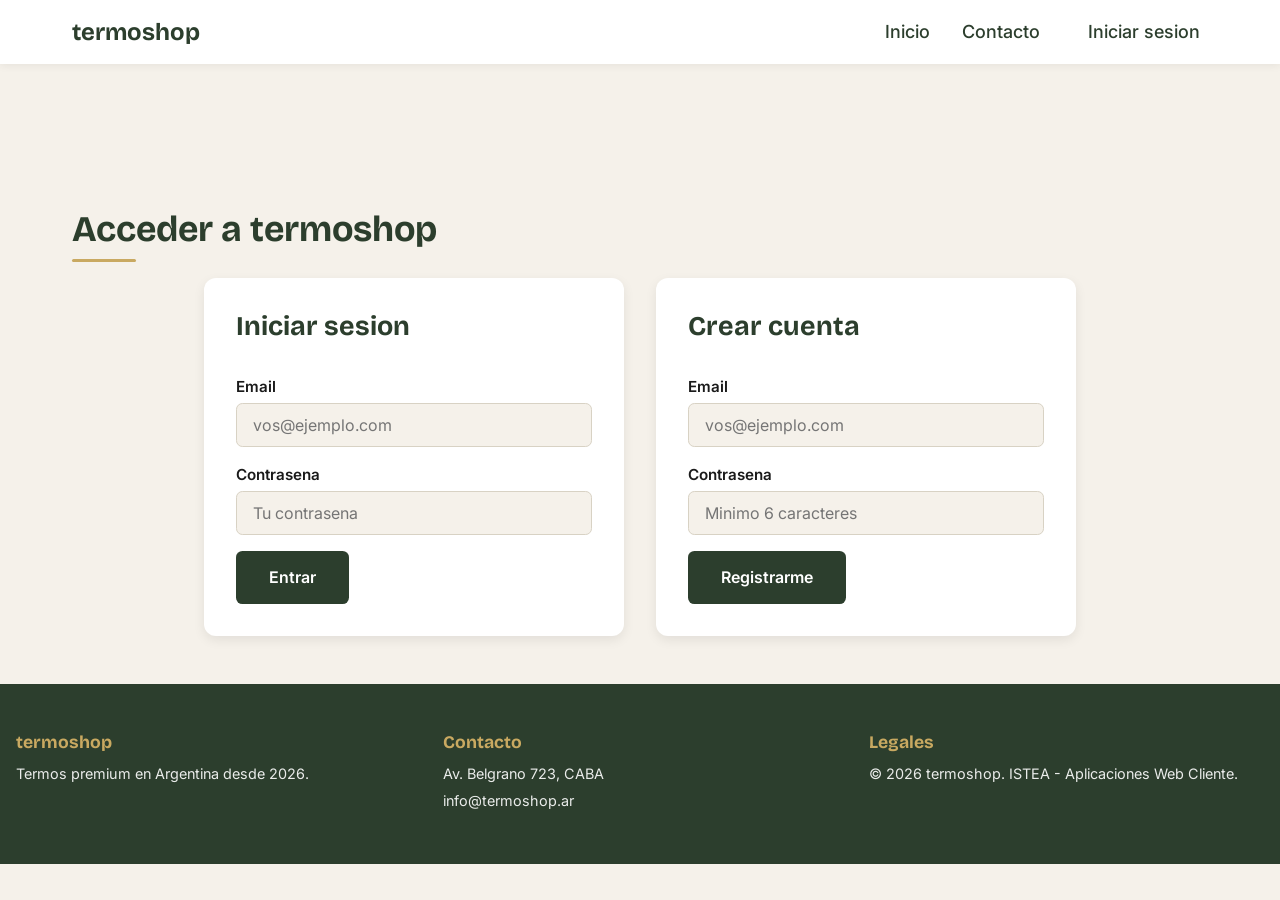
==== admin.html @ f710b0f5 "feat(ux): menu hamburguesa mobile + alineacion de tabla y botones Segunda tanda de mejoras UX/UI tra" ====
<!DOCTYPE html>
<html lang="es">
<head>
    <meta charset="UTF-8">
    <meta name="viewport" content="width=device-width, initial-scale=1.0">
    <meta name="description" content="Panel de administracion de productos de termoshop.">
    <title>termoshop - Admin</title>

    <link rel="preconnect" href="https://fonts.googleapis.com">
    <link rel="preconnect" href="https://fonts.gstatic.com" crossorigin>
    <link rel="stylesheet" href="https://fonts.googleapis.com/css2?family=Bricolage+Grotesque:wght@600;700&family=Inter:wght@400;500;600&display=swap">
    <link rel="stylesheet" href="estilos.css?v=be3ddce">

    <script src="js/config.js?v=be3ddce" defer></script>
    <script src="js/api.js?v=be3ddce" defer></script>
    <script src="js/utils.js?v=be3ddce" defer></script>
    <script src="js/toast.js?v=be3ddce" defer></script>
    <script src="js/nav.js?v=be3ddce" defer></script>
    <script src="js/sesion.js?v=be3ddce" defer></script>
    <script src="js/footer.js?v=be3ddce" defer></script>
    <script src="js/admin.js?v=be3ddce" defer></script>
</head>
<body>

    <header class="cabecera">
        <nav class="nav" aria-label="Navegacion principal">
            <a href="index.html" class="nav__logo">termoshop</a>
            <button type="button" class="nav__toggle" aria-label="Abrir menu"
                    aria-expanded="false" aria-controls="nav-menu">
                <span class="nav__toggle-barra"></span>
                <span class="nav__toggle-barra"></span>
                <span class="nav__toggle-barra"></span>
            </button>
            <div class="nav__menu" id="nav-menu">
                <ul class="nav__lista">
                    <li><a href="index.html" class="nav__link">Inicio</a></li>
                    <li><a href="contacto.html" class="nav__link">Contacto</a></li>
                </ul>
                <div class="nav__sesion" id="nav-sesion"></div>
            </div>
        </nav>
    </header>

    <main class="main">
        <section class="seccion">
            <h1 class="seccion__titulo">Panel de administracion</h1>
            <p class="seccion__intro">Gestion de productos del catalogo. Solo administradores.</p>

            <!-- ====== FORMULARIO DE ALTA / EDICION ======
                 El mismo form sirve para crear y editar. Cuando se edita, JS
                 guarda el id en data-editando; al guardar decide POST o PATCH. -->
            <form id="form-producto" class="form" novalidate>
                <h2 class="form__titulo" id="form-producto-titulo">Nuevo producto</h2>

                <div class="form__campo">
                    <label for="p-nombre" class="form__label">Nombre</label>
                    <input type="text" id="p-nombre" class="form__input" required>
                </div>
                <div class="form__campo">
                    <label for="p-marca" class="form__label">Marca</label>
                    <input type="text" id="p-marca" class="form__input">
                </div>
                <div class="form__campo">
                    <label for="p-capacidad" class="form__label">Capacidad</label>
                    <input type="text" id="p-capacidad" class="form__input" placeholder="Ej: 1000 ml">
                </div>
                <div class="form__campo">
                    <label for="p-material" class="form__label">Material</label>
                    <input type="text" id="p-material" class="form__input">
                </div>
                <div class="form__campo">
                    <label for="p-precio" class="form__label">Precio (ARS)</label>
                    <input type="number" id="p-precio" class="form__input" required min="0" step="1">
                </div>
                <div class="form__campo">
                    <label for="p-stock" class="form__label">Stock</label>
                    <input type="number" id="p-stock" class="form__input" required min="0" step="1">
                </div>
                <div class="form__campo">
                    <label for="p-badge" class="form__label">Badge</label>
                    <select id="p-badge" class="form__input">
                        <option value="">Sin badge</option>
                        <option value="NUEVO">NUEVO</option>
                        <option value="OFERTA">OFERTA</option>
                    </select>
                </div>
                <div class="form__campo">
                    <label for="p-imagen" class="form__label">Imagen (ruta o URL)</label>
                    <input type="text" id="p-imagen" class="form__input" placeholder="productos-imagenes/...webp">
                </div>
                <div class="form__campo">
                    <label for="p-descripcion" class="form__label">Descripcion</label>
                    <textarea id="p-descripcion" class="form__input form__input--textarea" rows="3"></textarea>
                </div>

                <div class="admin__acciones">
                    <button type="submit" class="btn btn--primario btn--grande form__boton">Guardar</button>
                    <button type="button" id="btn-cancelar" class="btn btn--secundario" hidden>Cancelar edicion</button>
                </div>
                <p id="admin-mensaje" class="form__exito" hidden></p>
            </form>

            <!-- ====== TABLA DE PRODUCTOS ======
                 La rellena admin.js. Acciones (editar / borrar) por fila usan
                 data-id y un listener delegado en el <tbody>. -->
            <h2 class="form__titulo">Productos</h2>
            <div class="admin__tabla-scroll">
                <table class="admin__tabla">
                    <thead>
                        <tr>
                            <th>ID</th><th>Nombre</th><th>Marca</th><th>Precio</th><th>Stock</th><th>Acciones</th>
                        </tr>
                    </thead>
                    <tbody id="admin-tbody"></tbody>
                </table>
            </div>
        </section>
    </main>

    <!-- Footer unico inyectado por js/footer.js -->
    <footer class="pie" id="pie"></footer>

</body>
</html>
---- estilos.css ----
/* ====================================================================
   termoshop - estilos.css
   --------------------------------------------------------------------
   Hoja de estilos del parcial 1. Orden de secciones:
     1. Variables CSS (:root)
     2. Reset universal
     3. Base (body, links, headings)
     4. Layout (header fixed, nav flex, main, footer)
     5. Componentes (hero, catalogo, producto, badge, form, mapa)
     6. Animaciones (@keyframes + delays escalonados)
     7. Pseudo-elementos decorativos
     8. Media queries (mobile-first, al final)
   ==================================================================== */


/* ====== 1. VARIABLES :ROOT ======
   Centralizan paleta, tipografia y tokens de diseño.
   Cambiar el color primario aca lo propaga a todo el sitio sin tocar reglas. */
:root {
    /* Colores */
    --color-primario: #2C3E2D;       /* verde militar Stanley */
    --color-acento:   #C9A961;       /* dorado mate (badges, acentos) */
    --color-calido:   #D4A574;       /* beige cuero (hover sutil) */
    --color-fondo:    #F5F1EA;       /* crema fondo */
    --color-superficie: #FFFFFF;     /* fondo de cards y form */
    --color-texto:    #1A1A1A;       /* carbon */
    --color-texto-suave: #555555;    /* descripciones */
    --color-error:    #8B3A2F;       /* terracota mensajes de error */
    --color-exito:    #2C3E2D;       /* verde exito */
    --color-borde:    #D8D2C4;       /* bordes sutiles */
    --color-peligro:  #b00020;       /* rojo acciones destructivas (borrar/quitar) */

    /* Tipografia */
    --fuente-titulo: "Bricolage Grotesque", system-ui, sans-serif;
    --fuente-cuerpo: "Inter", system-ui, sans-serif;

    /* Espaciado en rem para escalar con preferencias del usuario */
    --espacio-xs: 0.25rem;
    --espacio-sm: 0.5rem;
    --espacio-md: 1rem;
    --espacio-lg: 2rem;
    --espacio-xl: 3rem;

    /* Radios y sombras */
    --radio-sm: 0.4rem;
    --radio:    0.75rem;
    --radio-lg: 1.25rem;
    --sombra-card:       0 4px 12px rgba(0, 0, 0, 0.08);
    --sombra-card-hover: 0 12px 28px rgba(0, 0, 0, 0.16);
    --sombra-nav:        0 2px 8px rgba(0, 0, 0, 0.06);

    /* Layout */
    --max-ancho: 1200px;
    --altura-nav: 4rem;
    --altura-pie: 10rem;
}


/* ====== 2. RESET UNIVERSAL ======
   box-sizing: border-box hace que padding y border NO sumen al ancho.
   Sin esto, un width:100% + padding:1rem se desborda del contenedor. */
*,
*::before,
*::after {
    box-sizing: border-box;
    margin: 0;
    padding: 0;
}


/* ====== 3. BASE ====== */
html {
    /* scroll suave entre secciones cuando se clickean los links del nav */
    scroll-behavior: smooth;
    /* compensa la navbar fixed: el ancla queda debajo del nav, no detras */
    scroll-padding-top: var(--altura-nav);
}

body {
    font-family: var(--fuente-cuerpo);
    /* clamp() para tipografia fluida: minimo 1rem, maximo 1.125rem, ideal 2.2vw */
    font-size: clamp(1rem, 1vw + 0.75rem, 1.125rem);
    line-height: 1.6;
    color: var(--color-texto);
    background-color: var(--color-fondo);
    /* padding-top empuja el contenido para que no quede tapado por la navbar fixed */
    padding-top: var(--altura-nav);
}

h1, h2, h3 {
    font-family: var(--fuente-titulo);
    line-height: 1.2;
    color: var(--color-primario);
}

a {
    color: var(--color-primario);
    text-decoration: none;
}

img {
    max-width: 100%;
    height: auto;
    display: block;
}

button {
    font-family: inherit;
    cursor: pointer;
    border: none;
}


/* ====== 4. LAYOUT ====== */

/* Cabecera fija arriba con z-index alto para quedar sobre todo el contenido (req 17) */
.cabecera {
    position: fixed;
    top: 0;
    left: 0;
    right: 0;
    z-index: 100;
    height: var(--altura-nav);
    background-color: var(--color-superficie);
    box-shadow: var(--sombra-nav);
}

/* Navbar 1D con Flexbox: logo izq, links centro, CTA der (req 14) */
.nav {
    display: flex;
    align-items: center;
    justify-content: space-between;
    height: 100%;
    max-width: var(--max-ancho);
    margin: 0 auto;
    padding: 0 var(--espacio-md);
}

/* ====== MENU RESPONSIVE (hamburguesa) ======
   .nav__menu agrupa los links (.nav__lista) y el estado de sesion
   (.nav__sesion). En desktop es una fila; en mobile se colapsa en un panel
   desplegable controlado por .nav__toggle. */
.nav__menu {
    display: flex;
    align-items: center;
    gap: var(--espacio-lg);
}

/* Boton hamburguesa: oculto en desktop, visible en mobile (ver media query).
   Tres barras hechas con spans; al abrir se transforman en una X. */
.nav__toggle {
    display: none;
    flex-direction: column;
    justify-content: center;
    gap: 5px;
    width: 44px;
    height: 44px;
    padding: 0;
    background: transparent;
    border: none;
    cursor: pointer;
}

.nav__toggle-barra {
    display: block;
    width: 24px;
    height: 2px;
    margin: 0 auto;
    background-color: var(--color-primario);
    border-radius: 2px;
    transition: transform 0.25s ease, opacity 0.25s ease;
}

/* Estado abierto: la barra de arriba y abajo rotan formando una X,
   la del medio se desvanece. */
.nav__toggle--activo .nav__toggle-barra:nth-child(1) {
    transform: translateY(7px) rotate(45deg);
}
.nav__toggle--activo .nav__toggle-barra:nth-child(2) {
    opacity: 0;
}
.nav__toggle--activo .nav__toggle-barra:nth-child(3) {
    transform: translateY(-7px) rotate(-45deg);
}

.nav__toggle:focus-visible {
    outline: 2px solid var(--color-acento);
    outline-offset: 2px;
}

.nav__logo {
    font-family: var(--fuente-titulo);
    font-weight: 700;
    font-size: 1.5rem;
    color: var(--color-primario);
}

.nav__lista {
    display: flex;
    gap: var(--espacio-md);
    list-style: none;
}

.nav__link {
    /* position relative para que el underline animado (::after) se posicione */
    position: relative;
    /* inline-flex + min-height: area de toque comoda en mobile sin
       agrandar visualmente el texto del nav. */
    display: inline-flex;
    align-items: center;
    min-height: 44px;
    padding: var(--espacio-xs) var(--espacio-sm);
    font-weight: 500;
    /* transitions especificas (req 19): NO usamos transition: all */
    transition: color 0.25s ease;
}

.nav__link:hover,
.nav__link.activa {
    color: var(--color-acento);
}

/* ====== SISTEMA DE BOTONES (.btn) ======
   Familia unica de CTAs. Reemplaza las clases dispersas anteriores
   (hero__boton, form__boton, producto__boton, producto__carrito, nav__cta...).
   Uso: class="btn btn--primario" / "btn btn--acento" / "btn--secundario" etc.
   Los modificadores solo cambian color; la base define tamano y comportamiento. */
.btn {
    /* inline-flex + centrado: el texto queda centrado vertical aun con
       min-height, garantizando un area tactil comoda (>=44px). */
    display: inline-flex;
    align-items: center;
    justify-content: center;
    min-height: 44px;
    padding: var(--espacio-sm) var(--espacio-md);
    border: 1px solid transparent;
    border-radius: var(--radio-sm);
    background-color: var(--color-primario);
    color: var(--color-superficie);
    font-family: inherit;
    font-size: 1rem;
    font-weight: 600;
    line-height: 1.2;
    text-align: center;
    cursor: pointer;
    /* transitions especificas (req 19): NO usamos transition: all */
    transition: background-color 0.25s ease, color 0.25s ease,
                border-color 0.25s ease, transform 0.25s ease;
}

.btn:hover {
    background-color: var(--color-acento);
    color: var(--color-texto);
    transform: translateY(-2px);
}

/* Accesibilidad: anillo de foco visible al navegar con teclado */
.btn:focus-visible {
    outline: 2px solid var(--color-acento);
    outline-offset: 2px;
}

.btn:disabled,
.btn.esta-deshabilitado {
    opacity: 0.55;
    cursor: not-allowed;
    transform: none;
}

/* Primario: verde Stanley (accion principal por defecto) */
.btn--primario {
    background-color: var(--color-primario);
    color: var(--color-superficie);
}

/* Acento: dorado (hero / CTA destacado sobre fondo verde) */
.btn--acento {
    background-color: var(--color-acento);
    color: var(--color-texto);
    padding: var(--espacio-md) var(--espacio-lg);
}

.btn--acento:hover {
    background-color: var(--color-calido);
    color: var(--color-texto);
}

/* Secundario: contorno, sin relleno (acciones menores: cancelar, salir) */
.btn--secundario {
    background-color: transparent;
    border-color: var(--color-texto-suave);
    color: var(--color-texto);
    font-size: 0.9rem;
    padding: var(--espacio-xs) var(--espacio-md);
}

.btn--secundario:hover {
    background-color: var(--color-texto);
    border-color: var(--color-texto);
    color: var(--color-superficie);
}

/* Peligro: acciones destructivas (borrar, quitar). Variante del secundario. */
.btn--peligro {
    background-color: transparent;
    border-color: var(--color-peligro);
    color: var(--color-peligro);
    font-size: 0.9rem;
    padding: var(--espacio-xs) var(--espacio-md);
}

.btn--peligro:hover {
    background-color: var(--color-peligro);
    border-color: var(--color-peligro);
    color: var(--color-superficie);
    transform: none;
}

/* Grande: para CTAs de formularios (submit) */
.btn--grande {
    padding: var(--espacio-md) var(--espacio-lg);
    font-size: 1rem;
}

/* Bloque: ocupa todo el ancho del contenedor */
.btn--bloque {
    width: 100%;
}

/* Main: contenedor con max-width para no estirarse en monitores anchos */
.main {
    min-height: 59vh;
    max-width: var(--max-ancho);
    margin: 0 auto;
    padding: 0 var(--espacio-md);
}


/* ====== 5. COMPONENTES ====== */

/* Hero: banner principal sin imagen (gradiente CSS) para ahorrar peso */
.hero {
    padding: var(--espacio-xl) var(--espacio-md);
    margin: var(--espacio-lg) 0;
    border-radius: var(--radio-lg);
    background: linear-gradient(135deg, var(--color-primario) 0%, #1A2A1B 100%);
    color: var(--color-superficie);
    text-align: center;
}

.hero__titulo {
    /* clamp fluido entre mobile y desktop: minimo 2rem, ideal 6vw, maximo 4rem */
    font-size: clamp(2rem, 6vw, 4rem);
    color: var(--color-superficie);
    margin-bottom: var(--espacio-md);
}

.hero__subtitulo {
    font-size: clamp(1rem, 2vw, 1.25rem);
    max-width: 40rem;
    margin: 0 auto var(--espacio-lg);
    opacity: 0.9;
}

/* El CTA del hero usa .btn .btn--acento (ver sistema de botones). */

/* Secciones genericas */
.seccion {
    margin: var(--espacio-xl) 0;
}

.seccion__titulo {
    /* position relative para anclar el ::after decorativo (req 21) */
    position: relative;
    font-size: clamp(1.5rem, 3vw, 2.25rem);
    margin-bottom: var(--espacio-md);
}

.seccion__intro {
    color: var(--color-texto-suave);
    margin-bottom: var(--espacio-lg);
    max-width: 50rem;
}

/* Catalogo: grid 2D mobile-first (req 13, 15).
   1 columna base, 2 cols >= 768px, 3 cols >= 1024px.
   Uso unidad fr para que las columnas sean fluidas (req 16). */
.catalogo {
    display: grid;
    grid-template-columns: 1fr;
    gap: var(--espacio-lg);
}

/* Estado de carga / vacio / error del catalogo (Parcial 2).
   El grid pone 1 sola columna en mobile, asi que el mensaje ocupa todo. */
.catalogo__estado {
    grid-column: 1 / -1;
    text-align: center;
    padding: var(--espacio-lg);
    color: var(--color-texto-suave);
}

.catalogo__estado--error {
    color: #b00020;
}

/* ====== SKELETONS DE CARGA DEL CATALOGO ======
   Placeholders con shimmer mientras viaja el fetch a Supabase. Dan mejor
   percepcion de velocidad que un texto "Cargando..." y evitan el salto de
   layout cuando llegan las cards reales. */
.skeleton-card {
    background-color: var(--color-superficie);
    border-radius: var(--radio);
    overflow: hidden;
    box-shadow: var(--sombra-card);
    height: 100%;
}

.skeleton-card__imagen {
    width: 100%;
    aspect-ratio: 1 / 1;
}

.skeleton-card__cuerpo {
    padding: var(--espacio-md);
    display: flex;
    flex-direction: column;
    gap: var(--espacio-sm);
}

.skeleton-linea {
    height: 0.9rem;
    border-radius: var(--radio-sm);
}

.skeleton-linea--corta { width: 40%; }
.skeleton-linea--media { width: 70%; }
.skeleton-linea--larga { width: 90%; }
.skeleton-linea--boton { height: 2.75rem; margin-top: var(--espacio-sm); }

/* Fondo animado (shimmer) compartido por imagen y lineas */
.skeleton-card__imagen,
.skeleton-linea {
    background: linear-gradient(
        90deg,
        var(--color-borde) 25%,
        var(--color-fondo) 50%,
        var(--color-borde) 75%
    );
    background-size: 200% 100%;
    animation: shimmer 1.4s ease-in-out infinite;
}

@keyframes shimmer {
    from { background-position: 200% 0; }
    to   { background-position: -200% 0; }
}

/* Respeta la preferencia de menos movimiento: sin animacion, solo el tono base */
@media (prefers-reduced-motion: reduce) {
    .skeleton-card__imagen,
    .skeleton-linea {
        animation: none;
        background: var(--color-borde);
    }
}

/* Card de producto.
   position: relative permite anclar el badge absoluto adentro (req 18).
   transition lista campos especificos (transform y box-shadow), NO usa "all" (req 19). */
.producto {
    position: relative;
    /* flex column de altura completa: junto con el grid (que estira todas
       las cards de una fila a la misma altura) permite empujar el bloque de
       acciones al fondo para que precios y botones queden alineados por fila. */
    display: flex;
    flex-direction: column;
    height: 100%;
    background-color: var(--color-superficie);
    border-radius: var(--radio);
    overflow: hidden;
    box-shadow: var(--sombra-card);
    /* arranca invisible: la animacion fadeInUp la trae al cargar */
    opacity: 0;
    animation: fadeInUp 0.6s ease forwards;
    transition: transform 0.3s ease, box-shadow 0.3s ease;
}

/* Hover: combinacion de translateY + scale (req 19) */
.producto:hover {
    transform: translateY(-4px) scale(1.02);
    box-shadow: var(--sombra-card-hover);
}

.producto__imagen {
    width: 100%;
    aspect-ratio: 1 / 1;
    object-fit: cover;
    background-color: var(--color-fondo);
}

.producto__cuerpo {
    padding: var(--espacio-md);
    display: flex;
    flex-direction: column;
    gap: var(--espacio-sm);
    /* crece para ocupar el alto sobrante de la card, de modo que el bloque
       de botones (empujado con margin-top:auto) quede pegado al fondo. */
    flex: 1;
}

.producto__marca {
    color: var(--color-texto-suave);
    font-size: 0.85rem;
    text-transform: uppercase;
    letter-spacing: 0.1em;
}

.producto__nombre {
    font-family: var(--fuente-titulo);
    font-size: 1.25rem;
    color: var(--color-texto);
}

.producto__meta {
    color: var(--color-texto-suave);
    font-size: 0.9rem;
}

.producto__precio {
    font-family: var(--fuente-titulo);
    font-size: 1.4rem;
    color: var(--color-primario);
    font-weight: 700;
}

.producto__stock {
    font-size: 0.85rem;
    color: var(--color-texto-suave);
}

/* "Ver detalle" y "Agregar al carrito" usan .btn; estas clases solo aportan
   el espaciado dentro de la card.
   margin-top:auto empuja el bloque de botones al fondo de la card, alineando
   los CTAs de toda la fila sin importar el largo del nombre o meta. */
.producto__boton {
    margin-top: auto;
}

/* ====== DETALLE DE PRODUCTO (producto.html) ======
   Layout 2 columnas (imagen + info) en desktop, 1 columna en mobile.
   Reutiliza tokens y clases de card (.producto__marca, .producto__meta...). */
.detalle {
    display: grid;
    grid-template-columns: 1fr;
    gap: var(--espacio-xl);
    align-items: start;
}

.detalle__media {
    position: relative;
    background-color: var(--color-superficie);
    border-radius: var(--radio);
    box-shadow: var(--sombra-card);
    padding: var(--espacio-lg);
}

.detalle__imagen {
    width: 100%;
    height: auto;
    object-fit: contain;
}

.detalle__info {
    display: flex;
    flex-direction: column;
    gap: var(--espacio-sm);
}

.detalle__nombre {
    font-family: var(--fuente-titulo);
    font-size: clamp(1.8rem, 4vw, 2.5rem);
    color: var(--color-texto);
}

.detalle__precio {
    font-family: var(--fuente-titulo);
    font-size: 2rem;
    color: var(--color-primario);
    font-weight: 700;
}

.detalle__descripcion {
    color: var(--color-texto-suave);
    line-height: 1.7;
    margin-top: var(--espacio-sm);
}

.detalle__acciones {
    display: flex;
    flex-wrap: wrap;
    gap: var(--espacio-sm);
    margin-top: var(--espacio-md);
}

/* En pantallas muy angostas los dos botones ("Agregar" / "Volver") quedan
   apretados lado a lado; los apilamos a ancho completo para que sean comodos
   de tocar y no corten texto. */
@media (max-width: 400px) {
    .detalle__acciones {
        flex-direction: column;
        align-items: stretch;
    }
    /* al apilar en columna, anulamos el margin-left horizontal para que no
       desalinee (el contenedor ya separa con gap). */
    .detalle__acciones .btn + .btn {
        margin-left: 0;
    }
}

/* 2 columnas desde tablet */
@media (min-width: 768px) {
    .detalle {
        grid-template-columns: 1fr 1fr;
    }
}

/* Badge: position absolute respecto al .producto relative (req 18).
   top y right en rem para escalar con el resto del diseño. */
.badge {
    position: absolute;
    top: var(--espacio-md);
    right: var(--espacio-md);
    padding: var(--espacio-xs) var(--espacio-sm);
    border-radius: var(--radio-sm);
    font-size: 0.75rem;
    font-weight: 700;
    letter-spacing: 0.05em;
    text-transform: uppercase;
    color: var(--color-superficie);
    z-index: 2;
}

.badge--nuevo {
    background-color: var(--color-primario);
}

.badge--oferta {
    background-color: var(--color-error);
}

/* Form: layout 1D con Flex columnar */
.form {
    display: flex;
    flex-direction: column;
    gap: var(--espacio-md);
    max-width: 40rem;
    padding: var(--espacio-lg);
    background-color: var(--color-superficie);
    border-radius: var(--radio);
    box-shadow: var(--sombra-card);
}

.form__campo {
    display: flex;
    flex-direction: column;
    gap: var(--espacio-xs);
}

.form__campo--checkbox {
    flex-direction: row;
    align-items: center;
}

.form__label {
    font-weight: 600;
    font-size: 0.95rem;
}

.form__label-checkbox {
    display: flex;
    align-items: center;
    gap: var(--espacio-sm);
    cursor: pointer;
    font-size: 0.95rem;
    /* Todo el label es un area de toque de al menos 44px de alto para que
       tocar el texto (no solo el cuadradito) marque el checkbox en mobile. */
    min-height: 44px;
}

/* Checkbox de terminos: el control nativo era 13x13px (dificil de tocar).
   Lo agrandamos a 1.4rem y usamos accent-color para respetar la marca. */
.form__checkbox {
    width: 1.4rem;
    height: 1.4rem;
    flex-shrink: 0;
    cursor: pointer;
    accent-color: var(--color-primario);
}

.form__input {
    /* min-height 44px para un area de toque comoda en mobile (WCAG 2.5.5) */
    min-height: 44px;
    padding: 0.6rem var(--espacio-md);
    font-family: inherit;
    font-size: 1rem;
    border: 1px solid var(--color-borde);
    border-radius: var(--radio-sm);
    background-color: var(--color-fondo);
    transition: border-color 0.25s ease, box-shadow 0.25s ease;
}

.form__input:focus {
    outline: none;
    border-color: var(--color-primario);
    box-shadow: 0 0 0 3px rgba(44, 62, 45, 0.15);
}

.form__input--textarea {
    resize: vertical;
    min-height: 6rem;
}

/* Input en estado de error (JS aplica esta clase) */
.form__input.con-error {
    border-color: var(--color-error);
}

/* Mensaje de error inyectado dinamicamente por JS con createElement */
.form__error {
    color: var(--color-error);
    font-size: 0.85rem;
    margin-top: var(--espacio-xs);
}

/* El submit de los formularios usa .btn .btn--primario .btn--grande;
   esta clase solo lo alinea a la izquierda dentro del form flex. */
.form__boton {
    align-self: flex-start;
}

.form__exito {
    padding: var(--espacio-md);
    background-color: rgba(44, 62, 45, 0.1);
    color: var(--color-exito);
    border-radius: var(--radio-sm);
    font-weight: 600;
}

/* Datos de contacto directos (email, direccion, horario) en contacto.html */
.contacto__datos {
    list-style: none;
    margin-bottom: var(--espacio-lg);
    display: grid;
    gap: var(--espacio-xs);
    color: var(--color-texto-suave);
}

.contacto__datos strong {
    color: var(--color-texto);
}

.contacto__link {
    color: var(--color-primario);
    font-weight: 600;
    text-decoration: none;
}

.contacto__link:hover,
.contacto__link:focus-visible {
    color: var(--color-acento);
    text-decoration: underline;
}

/* Mapa: contenedor responsive para iframe */
.mapa {
    width: 100%;
    aspect-ratio: 16 / 9;
    border-radius: var(--radio);
    overflow: hidden;
    box-shadow: var(--sombra-card);
}

.mapa iframe {
    width: 100%;
    height: 100%;
    border: 0;
}

/* ====== CARRUSEL DE DESTACADOS (home) ======
   Pista con scroll horizontal + scroll-snap; flechas a los costados.
   En mobile el usuario ademas puede deslizar con el dedo (swipe nativo). */
.carrusel {
    position: relative;
    display: flex;
    align-items: center;
    gap: var(--espacio-sm);
}

.carrusel__pista {
    display: flex;
    gap: var(--espacio-lg);
    overflow-x: auto;
    scroll-snap-type: x mandatory;
    scroll-behavior: smooth;
    padding: var(--espacio-sm) var(--espacio-xs);
    /* Espacio para que la sombra de las cards no se recorte al hacer scroll */
    flex: 1;
    /* Oculta la barra de scroll nativa (el control son las flechas + swipe) */
    scrollbar-width: none;
}

.carrusel__pista::-webkit-scrollbar {
    display: none;
}

/* Cada card ocupa un ancho fijo y se ancla al hacer snap */
.carrusel__pista .producto {
    flex: 0 0 clamp(15rem, 80%, 20rem);
    scroll-snap-align: start;
}

/* Flechas de navegacion: circulos que reutilizan los colores de marca */
.carrusel__flecha {
    flex: 0 0 auto;
    width: 2.75rem;
    height: 2.75rem;
    border-radius: 50%;
    border: none;
    background-color: var(--color-primario);
    color: var(--color-superficie);
    font-size: 1.5rem;
    line-height: 1;
    cursor: pointer;
    display: flex;
    align-items: center;
    justify-content: center;
    box-shadow: var(--sombra-card);
    transition: background-color 0.25s ease, transform 0.25s ease;
}

.carrusel__flecha:hover {
    background-color: var(--color-acento);
    color: var(--color-texto);
    transform: scale(1.05);
}

.carrusel__flecha:focus-visible {
    outline: 2px solid var(--color-acento);
    outline-offset: 2px;
}

/* Footer: Flexbox 1D con wrap.
   min-height (no height fija) para que al apilarse en columnas en pantallas
   angostas el contenido no desborde el pie. */
.pie {
    min-height: var(--altura-pie);
    background-color: var(--color-primario);
    color: var(--color-superficie);
    padding: var(--espacio-xl) var(--espacio-md);
    margin-top: var(--espacio-xl);
    display: flex;
    flex-wrap: wrap;
    gap: var(--espacio-lg);
    justify-content: space-around;
}

.pie__col {
    flex: 1;
    min-width: 12rem;
}

.pie__titulo {
    color: var(--color-acento);
    margin-bottom: var(--espacio-sm);
    font-size: 1.1rem;
}

.pie p {
    font-size: 0.9rem;
    opacity: 0.9;
    margin-bottom: var(--espacio-xs);
}

/* Links de contacto del footer (direccion y email) */
.pie__link {
    color: var(--color-superficie);
    text-decoration: none;
    transition: color 0.25s ease;
}

.pie__link:hover,
.pie__link:focus-visible {
    color: var(--color-acento);
    text-decoration: underline;
}


/* ====== TOASTS (notificaciones no intrusivas) ======
   Reemplazan los alert() nativos. Se apilan abajo a la derecha en desktop
   y ocupan el ancho en mobile (abajo, para no tapar el nav fixed). */
.toast-contenedor {
    position: fixed;
    bottom: var(--espacio-lg);
    right: var(--espacio-lg);
    z-index: 200;
    display: flex;
    flex-direction: column;
    gap: var(--espacio-sm);
    max-width: min(24rem, calc(100vw - 2 * var(--espacio-md)));
    pointer-events: none;
}

.toast {
    pointer-events: auto;
    padding: var(--espacio-md);
    border-radius: var(--radio-sm);
    background-color: var(--color-primario);
    color: var(--color-superficie);
    font-size: 0.95rem;
    font-weight: 600;
    box-shadow: var(--sombra-card-hover);
    /* border-left como acento de tipo */
    border-left: 4px solid var(--color-acento);
    /* estado inicial (fuera de vista) para animar la entrada */
    opacity: 0;
    transform: translateY(1rem);
    transition: opacity 0.3s ease, transform 0.3s ease;
}

.toast--visible {
    opacity: 1;
    transform: translateY(0);
}

.toast--error {
    background-color: var(--color-error);
    border-left-color: #5a231c;
}

.toast--info {
    background-color: var(--color-superficie);
    color: var(--color-texto);
    border-left-color: var(--color-acento);
    border: 1px solid var(--color-borde);
    border-left: 4px solid var(--color-acento);
}

/* En pantallas angostas el toast va abajo y ocupa el ancho disponible */
@media (max-width: 480px) {
    .toast-contenedor {
        right: var(--espacio-md);
        left: var(--espacio-md);
        bottom: var(--espacio-md);
        max-width: none;
    }
}

/* Respeta a quien pide menos movimiento */
@media (prefers-reduced-motion: reduce) {
    .toast {
        transition: opacity 0.2s ease;
        transform: none;
    }
    .toast--visible {
        transform: none;
    }
}


/* ====== 6. ANIMACIONES ======
   @keyframes fadeInUp: las cards aparecen desde abajo con leve fade (req 20).
   animation-fill-mode: forwards conserva el estado final (opacity:1) despues
   de terminar; sin esto, las cards volverian a invisible. */
@keyframes fadeInUp {
    from {
        opacity: 0;
        transform: translateY(20px);
    }
    to {
        opacity: 1;
        transform: translateY(0);
    }
}

/* Delay escalonado por posicion del card (req 20).
   Cada card entra 100ms despues que la anterior, dando efecto cascada. */
.producto:nth-child(1) { animation-delay: 0ms; }
.producto:nth-child(2) { animation-delay: 100ms; }
.producto:nth-child(3) { animation-delay: 200ms; }
.producto:nth-child(4) { animation-delay: 300ms; }
.producto:nth-child(5) { animation-delay: 400ms; }
.producto:nth-child(6) { animation-delay: 500ms; }


/* ====== 7. PSEUDO-ELEMENTOS DECORATIVOS ======
   ::after en h2 dibuja una barra dorada bajo el titulo (req 21).
   content:'' es obligatorio para que el pseudo-elemento se renderice. */
.seccion__titulo::after {
    content: '';
    display: block;
    width: 4rem;
    height: 3px;
    background-color: var(--color-acento);
    margin-top: var(--espacio-sm);
    border-radius: 2px;
}

/* Underline animado en links del nav: arranca con ancho 0 y crece en hover */
.nav__link::after {
    content: '';
    position: absolute;
    left: 0;
    bottom: -4px;
    width: 0;
    height: 2px;
    background-color: var(--color-acento);
    transition: width 0.3s ease;
}

.nav__link:hover::after,
.nav__link.activa::after {
    width: 100%;
}


/* ====== 8. MEDIA QUERIES (MOBILE-FIRST) ======
   Estrategia min-width: el base es mobile y vamos sumando reglas para pantallas
   mas grandes. Esto da CSS mas chico y prioriza el dispositivo mas restrictivo. */

/* Mobile: < 768px -> menu colapsado con hamburguesa.
   El nav base es fila (desktop-friendly); aca activamos el panel mobile. */
@media (max-width: 767px) {
    /* Mostramos el boton hamburguesa */
    .nav__toggle {
        display: flex;
    }

    /* El menu pasa a panel desplegable: se posiciona bajo la navbar fixed,
       ocupa el ancho y arranca oculto (colapsado). */
    .nav__menu {
        position: fixed;
        top: var(--altura-nav);
        left: 0;
        right: 0;
        flex-direction: column;
        align-items: stretch;
        gap: 0;
        padding: var(--espacio-sm) var(--espacio-md) var(--espacio-md);
        background-color: var(--color-superficie);
        box-shadow: var(--sombra-nav);
        /* Colapsado: sin alto y recortado. La transicion da el efecto de
           desplegado suave. */
        max-height: 0;
        overflow: hidden;
        transition: max-height 0.3s ease;
    }

    .nav__menu--abierto {
        /* alto suficiente para todos los items (links + sesion completa) */
        max-height: 80vh;
        overflow-y: auto;
    }

    /* Links y sesion se apilan a lo ancho, con buena area de toque */
    .nav__lista {
        flex-direction: column;
        gap: 0;
        width: 100%;
    }

    .nav__lista li {
        border-bottom: 1px solid var(--color-borde);
    }

    .nav__link {
        width: 100%;
        min-height: 48px;
        padding: var(--espacio-sm);
    }

    .nav__sesion {
        flex-direction: column;
        align-items: stretch;
        width: 100%;
        gap: var(--espacio-sm);
        padding-top: var(--espacio-sm);
    }

    /* Con el email ya en su propia fila del panel, puede mostrarse completo */
    .nav__sesion-email {
        max-width: none;
        white-space: normal;
        word-break: break-all;
        padding: var(--espacio-xs) var(--espacio-sm);
    }

    /* El boton "Salir" y demas ocupan el ancho del panel */
    .nav__sesion .btn {
        width: 100%;
    }
}

/* Tablet: >= 768px */
@media (min-width: 768px) {
    .catalogo {
        /* 2 columnas iguales (req 15) */
        grid-template-columns: repeat(2, 1fr);
    }

    .nav {
        padding: 0 var(--espacio-lg);
    }
}

/* Desktop: >= 1024px */
@media (min-width: 1024px) {
    .catalogo {
        /* 3 columnas iguales (req 15) */
        grid-template-columns: repeat(3, 1fr);
    }

    .main {
        padding: 0 var(--espacio-lg);
    }

    .hero {
        padding: calc(var(--espacio-xl) * 2) var(--espacio-lg);
    }
}


/* ====================================================================
   9. PARCIAL 2 - SESION, AUTH, ADMIN Y CARRITO
   ==================================================================== */

/* --- Estado de sesion en la navbar --- */
.nav__sesion {
    display: flex;
    align-items: center;
    gap: var(--espacio-sm);
}

.nav__sesion-email {
    font-size: 0.85rem;
    color: var(--color-texto-suave);
    /* Un email largo desbordaba el header en mobile: lo truncamos con
       ellipsis para que el nav nunca crezca de mas. */
    max-width: 12rem;
    overflow: hidden;
    text-overflow: ellipsis;
    white-space: nowrap;
}

/* En mobile el espacio es mas escaso: acotamos aun mas el email. */
@media (max-width: 480px) {
    .nav__sesion-email {
        max-width: 7rem;
    }
}

/* El boton "Salir" del nav usa .btn .btn--secundario. */

/* --- Layout de paginas auth (login) --- */
.main--auth {
    padding-top: calc(var(--espacio-xl) * 2);
}

.auth__columnas {
    display: flex;
    flex-wrap: wrap;
    gap: var(--espacio-lg);
    justify-content: center;
}

.auth__columnas .form {
    flex: 1 1 320px;
    max-width: 420px;
}

.form__titulo {
    margin-bottom: var(--espacio-md);
    font-family: var(--fuente-titulo);
}

/* Variante de error para el <p> de mensajes (reusa .form__exito) */
.form__exito--error {
    color: #b00020;
}

/* --- Tabla / acciones del panel admin --- */
.admin__acciones {
    display: flex;
    gap: var(--espacio-sm);
    flex-wrap: wrap;
    margin-bottom: var(--espacio-lg);
}

/* Contenedor con scroll horizontal: evita que la tabla desborde la pagina
   en pantallas angostas. La tabla conserva un ancho minimo legible. */
.admin__tabla-scroll {
    width: 100%;
    overflow-x: auto;
}

.admin__tabla {
    width: 100%;
    min-width: 640px;
    border-collapse: collapse;
    font-size: 0.9rem;
}

.admin__tabla th,
.admin__tabla td {
    border: 1px solid #e0e0e0;
    padding: var(--espacio-sm);
    text-align: left;
    /* alinea verticalmente el contenido de la celda (util cuando la fila
       crece por los botones de la columna Acciones). */
    vertical-align: middle;
    white-space: nowrap;
}

.admin__tabla th {
    background-color: var(--color-superficie);
    /* el encabezado hereda la alineacion de su columna (ver reglas nth-child) */
}

/* Columnas numericas (ID, Precio, Stock) alineadas a la derecha: es la
   convencion para numeros y facilita compararlos de un vistazo.
   Orden de columnas: 1=ID, 2=Nombre, 3=Marca, 4=Precio, 5=Stock, 6=Acciones. */
.admin__tabla th:nth-child(1),
.admin__tabla td:nth-child(1),
.admin__tabla th:nth-child(4),
.admin__tabla td:nth-child(4),
.admin__tabla th:nth-child(5),
.admin__tabla td:nth-child(5) {
    text-align: right;
    /* tabular-nums: los digitos ocupan el mismo ancho, columnas prolijas */
    font-variant-numeric: tabular-nums;
}

/* Columna de acciones (ultima) centrada, con los botones agrupados */
.admin__tabla th:last-child,
.admin__tabla td:last-child {
    text-align: center;
}

/* Los botones de accion no deben estirarse ni bajar de linea dentro de la
   celda: los mantenemos en una fila centrada y comoda. */
.admin__tabla td:last-child {
    display: flex;
    gap: var(--espacio-xs);
    justify-content: center;
    flex-wrap: wrap;
}

/* Ya separamos con gap: anulamos el margin-left de .btn + .btn para no
   sumar un espacio extra desparejo. */
.admin__tabla td:last-child .btn + .btn {
    margin-left: 0;
}

/* Los botones de fila (editar/borrar/quitar en la tabla admin) usan
   .btn .btn--secundario / .btn--peligro; solo separamos los que van juntos
   en una fila.
   IMPORTANTE: excluimos los .btn--bloque (ancho completo, apilados en las
   cards y el detalle), porque ahi el contenedor ya usa `gap` y el
   margin-left los corria a la derecha, desalineandolos respecto al boton
   de arriba. */
.btn + .btn:not(.btn--bloque) {
    margin-left: 0.3rem;
}

/* --- Boton "agregar al carrito" en las cards del catalogo ---
   Usa .btn .btn--primario .btn--bloque; esta clase solo aporta el espaciado. */
.producto__carrito {
    margin-top: var(--espacio-sm);
}

/* --- Carrito --- */
.carrito__item {
    display: flex;
    align-items: center;
    justify-content: space-between;
    gap: var(--espacio-md);
    padding: var(--espacio-md);
    border-bottom: 1px solid #e0e0e0;
}

.carrito__cantidad {
    width: 4rem;
    padding: 0.3rem;
}

.carrito__total {
    text-align: right;
    font-size: 1.2rem;
    font-weight: 600;
    margin: var(--espacio-md) 0;
}

/* --- Ordenes (historial) --- */
.orden {
    border: 1px solid #e0e0e0;
    border-radius: var(--radio-sm);
    padding: var(--espacio-md);
    margin-bottom: var(--espacio-md);
    background-color: var(--color-superficie);
}

.orden__cabecera {
    display: flex;
    flex-wrap: wrap;
    gap: var(--espacio-sm);
    justify-content: space-between;
    align-items: baseline;
    margin-bottom: var(--espacio-sm);
}

.orden__id {
    font-weight: 600;
}

.orden__fecha {
    color: var(--color-texto-suave);
    font-size: 0.85rem;
}

.orden__total {
    font-weight: 600;
    color: var(--color-primario);
}

.orden__usuario {
    font-size: 0.8rem;
    color: var(--color-texto-suave);
    word-break: break-all;
    margin-bottom: var(--espacio-sm);
}

.orden__items {
    list-style: disc;
    padding-left: var(--espacio-lg);
    font-size: 0.9rem;
}
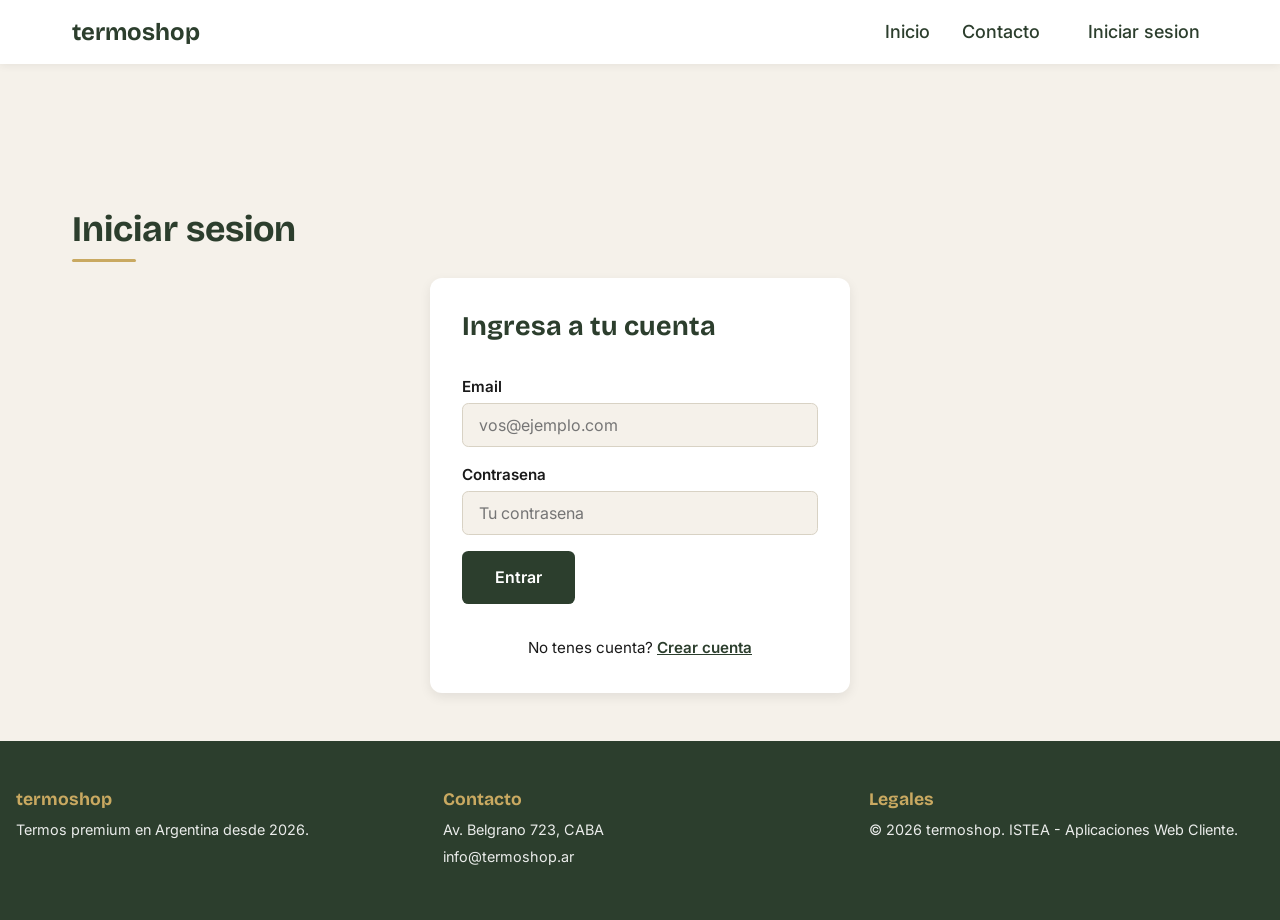
==== commit c1c4441c: "feat(auth): separar login y registro en paginas distintas - login.html: solo formulario de inicio de" ====
--- a/admin.html
+++ b/admin.html
@@ -9,16 +9,16 @@
     <link rel="preconnect" href="https://fonts.googleapis.com">
     <link rel="preconnect" href="https://fonts.gstatic.com" crossorigin>
     <link rel="stylesheet" href="https://fonts.googleapis.com/css2?family=Bricolage+Grotesque:wght@600;700&family=Inter:wght@400;500;600&display=swap">
-    <link rel="stylesheet" href="estilos.css?v=be3ddce">
+    <link rel="stylesheet" href="estilos.css?v=b3bd706">
 
-    <script src="js/config.js?v=be3ddce" defer></script>
-    <script src="js/api.js?v=be3ddce" defer></script>
-    <script src="js/utils.js?v=be3ddce" defer></script>
-    <script src="js/toast.js?v=be3ddce" defer></script>
-    <script src="js/nav.js?v=be3ddce" defer></script>
-    <script src="js/sesion.js?v=be3ddce" defer></script>
-    <script src="js/footer.js?v=be3ddce" defer></script>
-    <script src="js/admin.js?v=be3ddce" defer></script>
+    <script src="js/config.js?v=b3bd706" defer></script>
+    <script src="js/api.js?v=b3bd706" defer></script>
+    <script src="js/utils.js?v=b3bd706" defer></script>
+    <script src="js/toast.js?v=b3bd706" defer></script>
+    <script src="js/nav.js?v=b3bd706" defer></script>
+    <script src="js/sesion.js?v=b3bd706" defer></script>
+    <script src="js/footer.js?v=b3bd706" defer></script>
+    <script src="js/admin.js?v=b3bd706" defer></script>
 </head>
 <body>
 
--- a/estilos.css
+++ b/estilos.css
@@ -1188,6 +1188,23 @@
     color: #b00020;
 }
 
+/* Enlace entre login y registro debajo del boton del form */
+.form__ayuda {
+    margin-top: var(--espacio-md);
+    text-align: center;
+    font-size: 0.95rem;
+}
+
+.form__enlace {
+    color: var(--color-primario);
+    font-weight: 600;
+    text-decoration: underline;
+}
+
+.form__enlace:hover {
+    text-decoration: none;
+}
+
 /* --- Tabla / acciones del panel admin --- */
 .admin__acciones {
     display: flex;
@@ -1282,15 +1299,62 @@
 .carrito__item {
     display: flex;
     align-items: center;
-    justify-content: space-between;
     gap: var(--espacio-md);
     padding: var(--espacio-md);
-    border-bottom: 1px solid #e0e0e0;
+    border-bottom: 1px solid var(--color-borde);
+}
+
+/* La info (nombre + precio) ocupa el espacio sobrante y empuja cantidad y
+   "Quitar" a la derecha de forma consistente en todas las filas. */
+.carrito__info {
+    flex: 1;
+    min-width: 0;
+    display: flex;
+    flex-direction: column;
+    gap: 0.15rem;
+}
+
+.carrito__nombre {
+    font-weight: 600;
+    /* nombres largos no rompen el layout */
+    overflow: hidden;
+    text-overflow: ellipsis;
+    white-space: nowrap;
+}
+
+.carrito__precio-unit {
+    color: var(--color-texto-suave);
+    font-size: 0.9rem;
+    font-variant-numeric: tabular-nums;
 }
 
 .carrito__cantidad {
-    width: 4rem;
-    padding: 0.3rem;
+    /* ancho fijo -> la columna de cantidad queda alineada entre filas */
+    width: 4.5rem;
+    flex-shrink: 0;
+    min-height: 44px;
+    padding: 0.3rem var(--espacio-sm);
+    text-align: center;
+    border: 1px solid var(--color-borde);
+    border-radius: var(--radio-sm);
+    font-family: inherit;
+    font-variant-numeric: tabular-nums;
+}
+
+/* El boton "Quitar" no se estira ni se encoge: columna consistente */
+.carrito__item .btn--peligro {
+    flex-shrink: 0;
+}
+
+/* En pantallas angostas, la fila se reordena para no apretar los controles */
+@media (max-width: 480px) {
+    .carrito__item {
+        flex-wrap: wrap;
+    }
+    .carrito__info {
+        /* la info toma toda la primera linea; cantidad + quitar van debajo */
+        flex-basis: 100%;
+    }
 }
 
 .carrito__total {
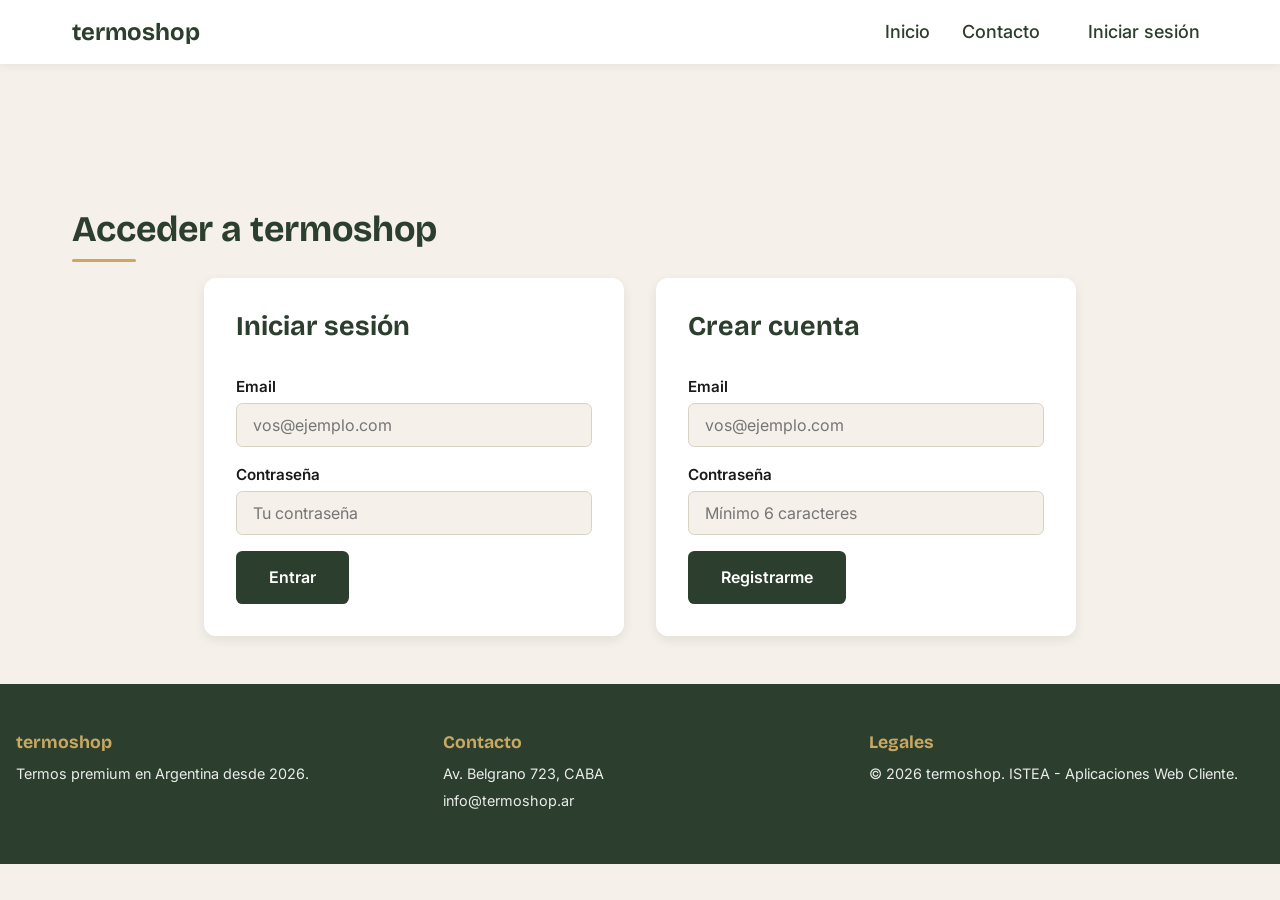
==== commit 8762e210: "fix(i18n): corregir acentos y gramatica de los textos (es-AR) Agrega tildes y ñ que faltaban y ajust" ====
--- a/admin.html
+++ b/admin.html
@@ -3,7 +3,7 @@
 <head>
     <meta charset="UTF-8">
     <meta name="viewport" content="width=device-width, initial-scale=1.0">
-    <meta name="description" content="Panel de administracion de productos de termoshop.">
+    <meta name="description" content="Panel de administración de productos de termoshop.">
     <title>termoshop - Admin</title>
 
     <link rel="preconnect" href="https://fonts.googleapis.com">
@@ -23,9 +23,9 @@
 <body>
 
     <header class="cabecera">
-        <nav class="nav" aria-label="Navegacion principal">
+        <nav class="nav" aria-label="Navegación principal">
             <a href="index.html" class="nav__logo">termoshop</a>
-            <button type="button" class="nav__toggle" aria-label="Abrir menu"
+            <button type="button" class="nav__toggle" aria-label="Abrir menú"
                     aria-expanded="false" aria-controls="nav-menu">
                 <span class="nav__toggle-barra"></span>
                 <span class="nav__toggle-barra"></span>
@@ -43,8 +43,8 @@
 
     <main class="main">
         <section class="seccion">
-            <h1 class="seccion__titulo">Panel de administracion</h1>
-            <p class="seccion__intro">Gestion de productos del catalogo. Solo administradores.</p>
+            <h1 class="seccion__titulo">Panel de administración</h1>
+            <p class="seccion__intro">Gestión de productos del catálogo. Solo administradores.</p>
 
             <!-- ====== FORMULARIO DE ALTA / EDICION ======
                  El mismo form sirve para crear y editar. Cuando se edita, JS
@@ -89,13 +89,13 @@
                     <input type="text" id="p-imagen" class="form__input" placeholder="productos-imagenes/...webp">
                 </div>
                 <div class="form__campo">
-                    <label for="p-descripcion" class="form__label">Descripcion</label>
+                    <label for="p-descripcion" class="form__label">Descripción</label>
                     <textarea id="p-descripcion" class="form__input form__input--textarea" rows="3"></textarea>
                 </div>
 
                 <div class="admin__acciones">
                     <button type="submit" class="btn btn--primario btn--grande form__boton">Guardar</button>
-                    <button type="button" id="btn-cancelar" class="btn btn--secundario" hidden>Cancelar edicion</button>
+                    <button type="button" id="btn-cancelar" class="btn btn--secundario" hidden>Cancelar edición</button>
                 </div>
                 <p id="admin-mensaje" class="form__exito" hidden></p>
             </form>
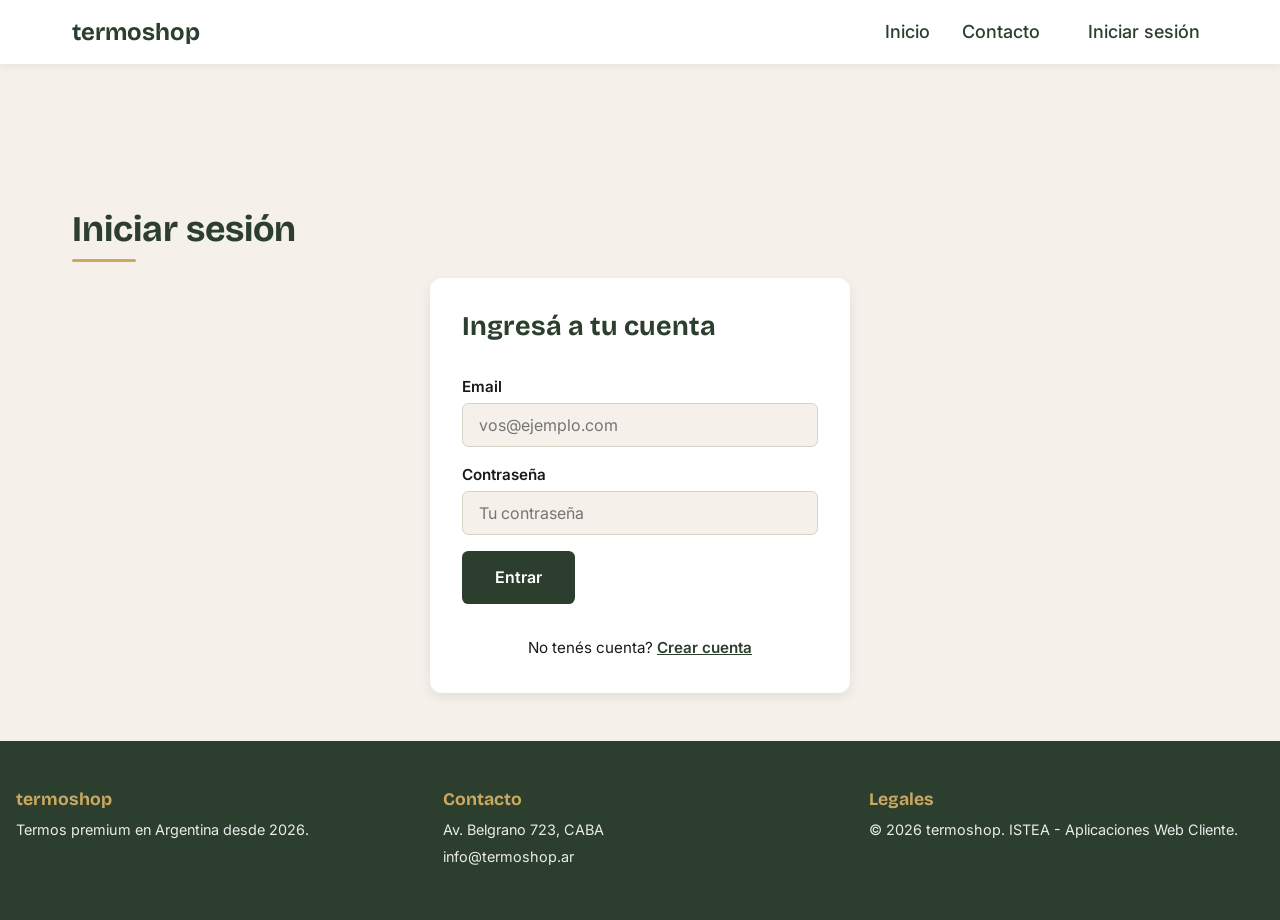
==== commit afdcc9a0: "Merge remote-tracking branch 'origin/fix/carrito-destacados' into fix/textos-acentos-gramatica # Con" ====
--- a/admin.html
+++ b/admin.html
@@ -9,16 +9,16 @@
     <link rel="preconnect" href="https://fonts.googleapis.com">
     <link rel="preconnect" href="https://fonts.gstatic.com" crossorigin>
     <link rel="stylesheet" href="https://fonts.googleapis.com/css2?family=Bricolage+Grotesque:wght@600;700&family=Inter:wght@400;500;600&display=swap">
-    <link rel="stylesheet" href="estilos.css?v=b3bd706">
+    <link rel="stylesheet" href="estilos.css?v=c749ba1">
 
-    <script src="js/config.js?v=b3bd706" defer></script>
-    <script src="js/api.js?v=b3bd706" defer></script>
-    <script src="js/utils.js?v=b3bd706" defer></script>
-    <script src="js/toast.js?v=b3bd706" defer></script>
-    <script src="js/nav.js?v=b3bd706" defer></script>
-    <script src="js/sesion.js?v=b3bd706" defer></script>
-    <script src="js/footer.js?v=b3bd706" defer></script>
-    <script src="js/admin.js?v=b3bd706" defer></script>
+    <script src="js/config.js?v=c749ba1" defer></script>
+    <script src="js/api.js?v=c749ba1" defer></script>
+    <script src="js/utils.js?v=c749ba1" defer></script>
+    <script src="js/toast.js?v=c749ba1" defer></script>
+    <script src="js/nav.js?v=c749ba1" defer></script>
+    <script src="js/sesion.js?v=c749ba1" defer></script>
+    <script src="js/footer.js?v=c749ba1" defer></script>
+    <script src="js/admin.js?v=c749ba1" defer></script>
 </head>
 <body>
 
